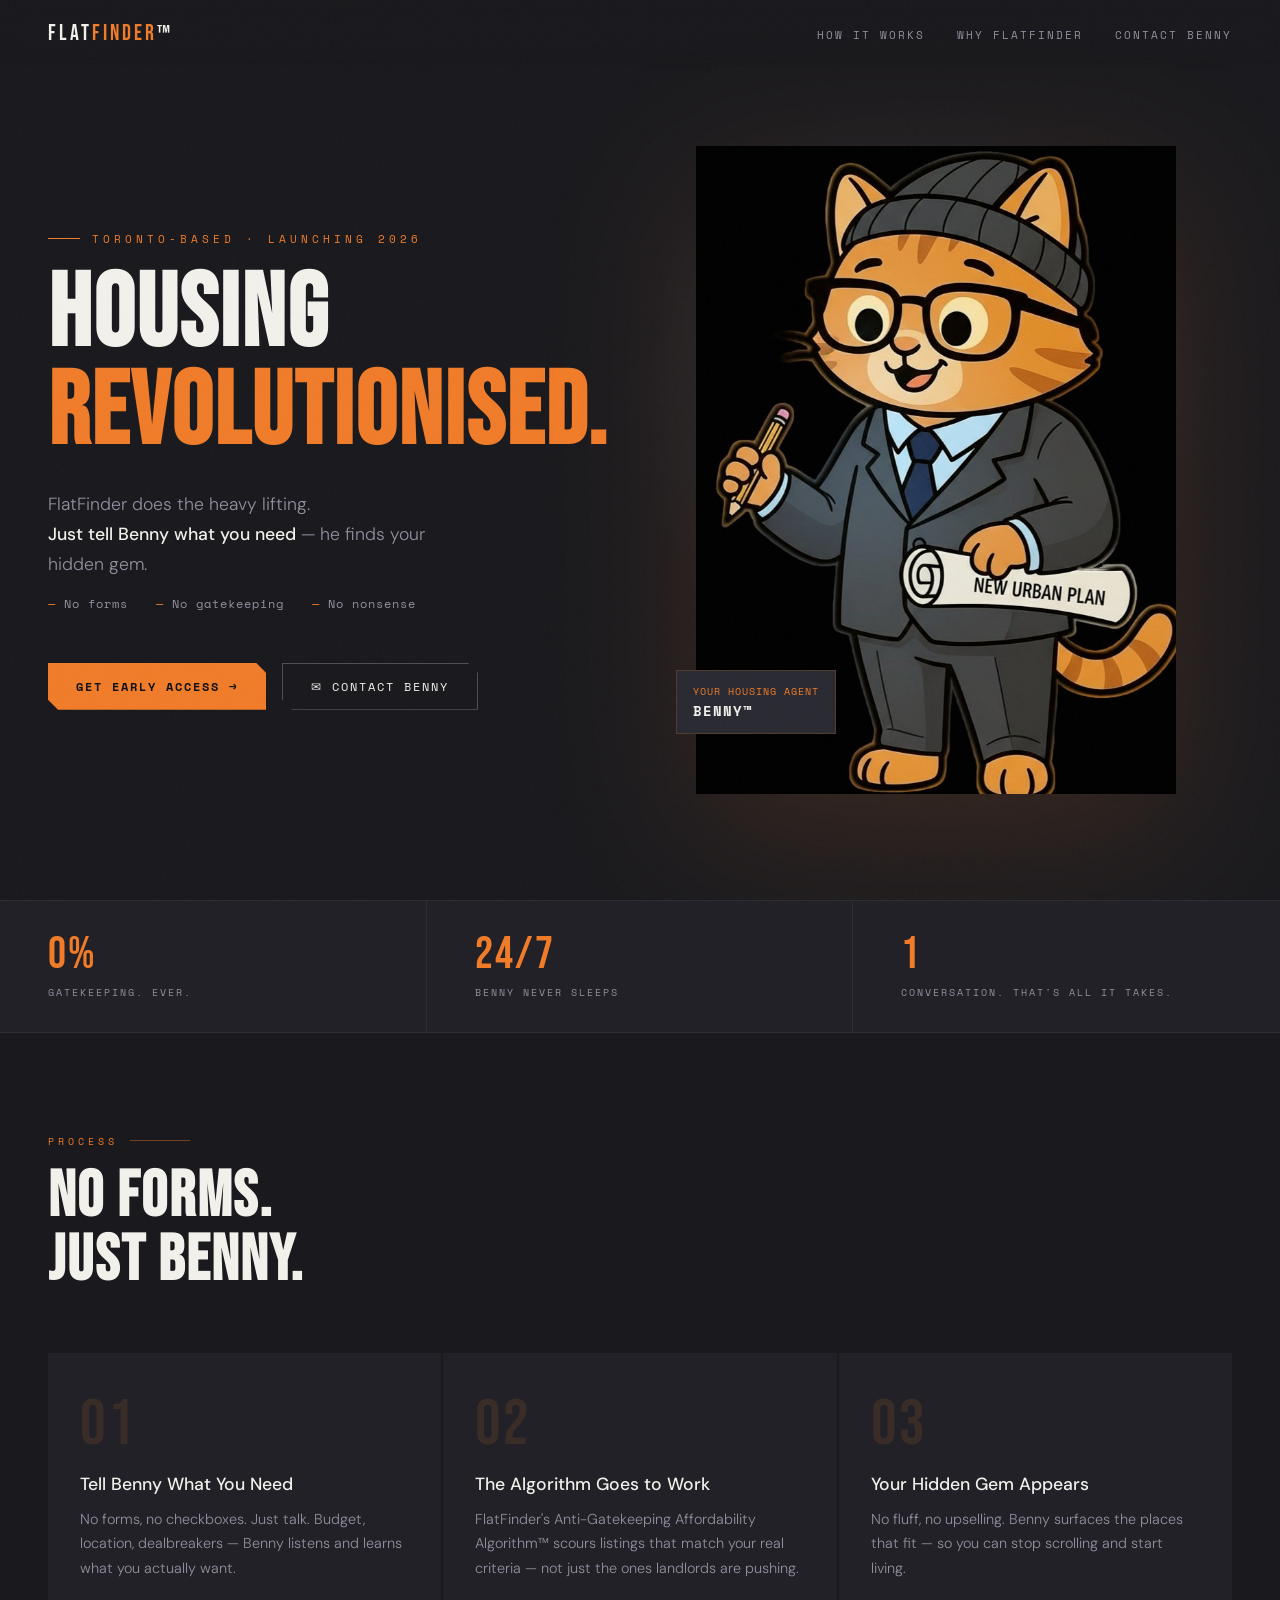
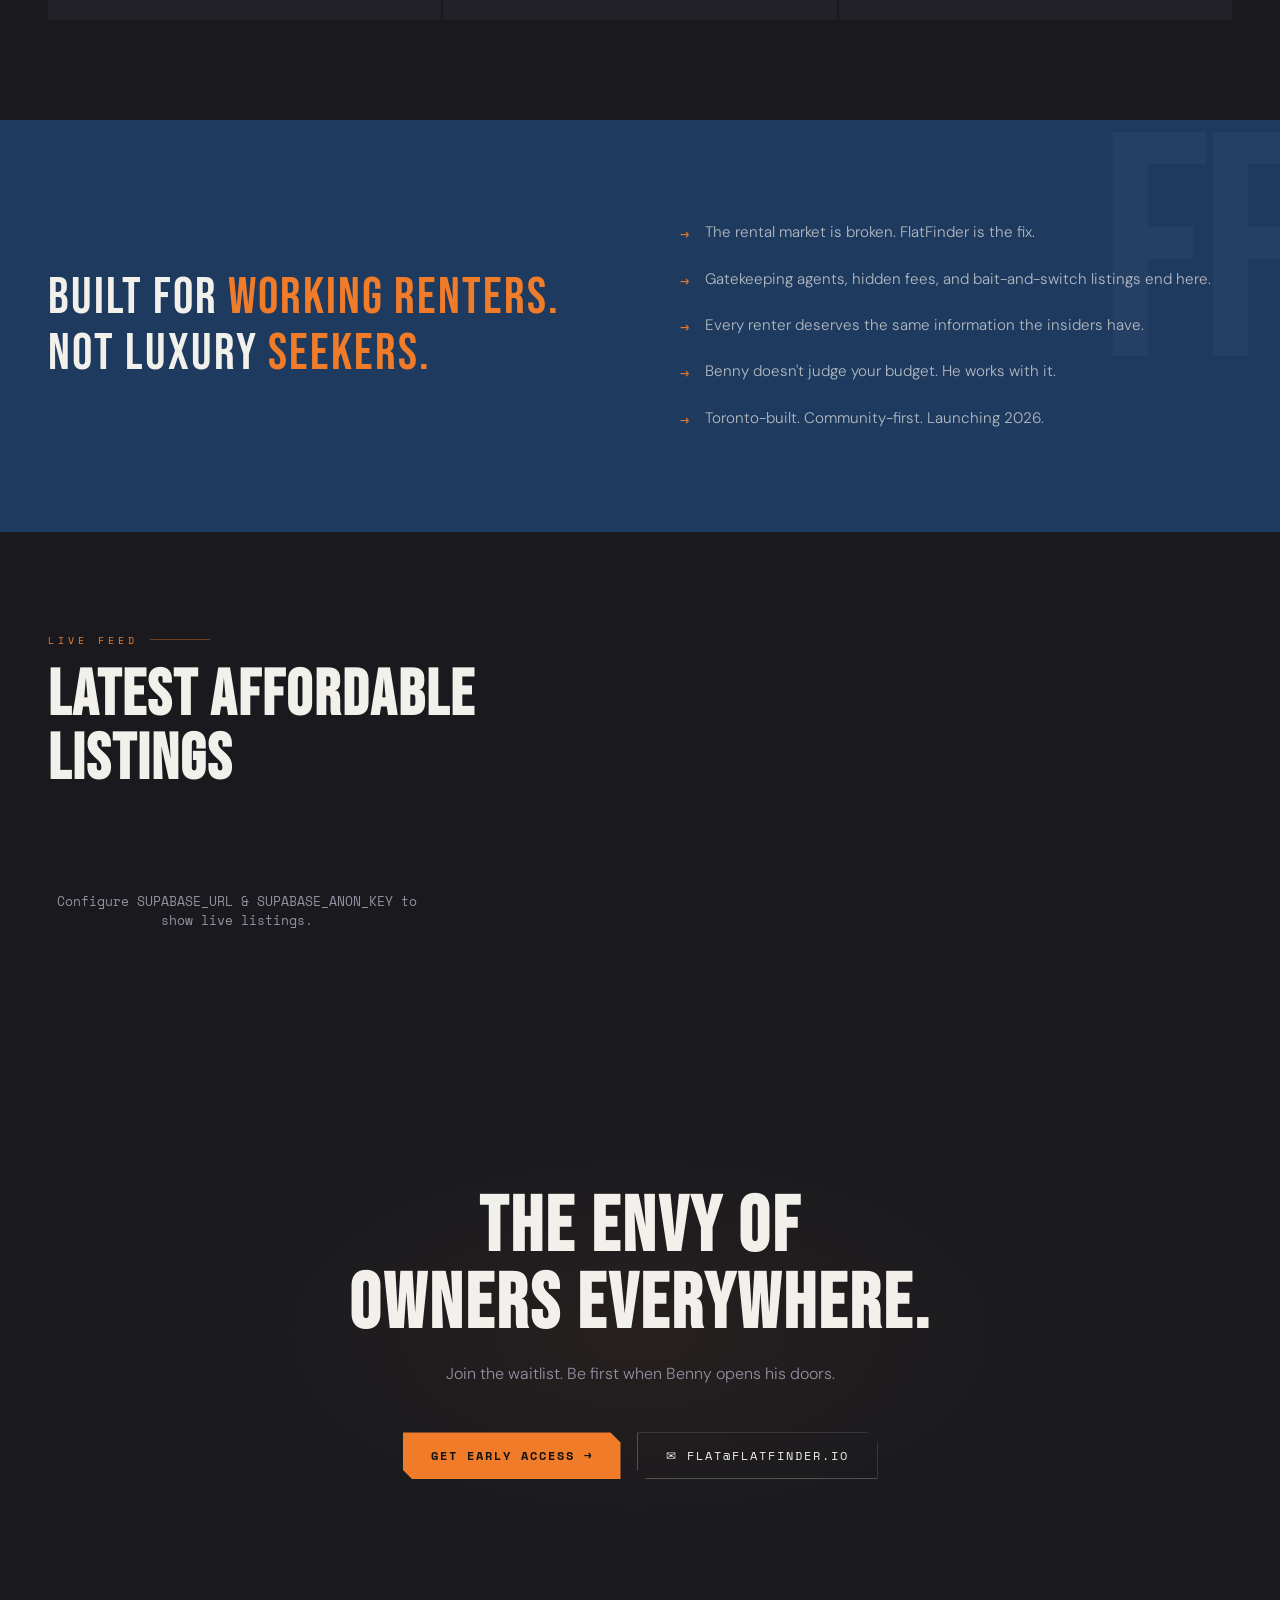
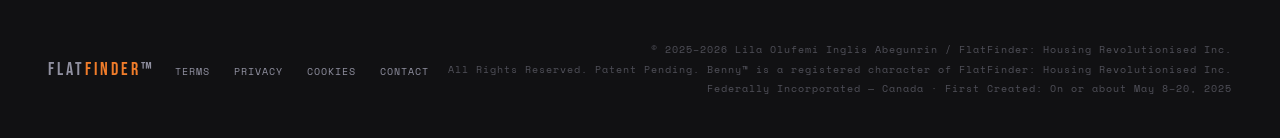
==== FlatFinder-Listings/index.html @ 6a6d74fd "Rename flatfinder-landing.html to index.html for Vercel deployment" ====
<!DOCTYPE html>
<html lang="en">
<head>
<meta charset="UTF-8">
<meta name="viewport" content="width=device-width, initial-scale=1.0">
<title>FlatFinder™: Housing Revolutionised</title>
<link rel="preconnect" href="https://fonts.googleapis.com">
<link href="https://fonts.googleapis.com/css2?family=Bebas+Neue&family=DM+Sans:ital,wght@0,300;0,400;0,500;1,300&family=Space+Mono:wght@400;700&display=swap" rel="stylesheet">
<style>
  :root {
    --bg: #1a1a1e;
    --bg2: #212127;
    --surface: #2a2a32;
    --orange: #f07c2a;
    --orange-dim: #c4621f;
    --navy: #1e3a5f;
    --navy-bright: #2a5298;
    --white: #f2f0eb;
    --grey: #9090a0;
    --border: rgba(240,124,42,0.2);
  }

  *, *::before, *::after { box-sizing: border-box; margin: 0; padding: 0; }

  html { scroll-behavior: smooth; }

  body {
    background: var(--bg);
    color: var(--white);
    font-family: 'DM Sans', sans-serif;
    font-weight: 300;
    overflow-x: hidden;
    cursor: default;
  }

  /* ── GRAIN OVERLAY ── */
  body::before {
    content: '';
    position: fixed;
    inset: 0;
    background-image: url("data:image/svg+xml,%3Csvg viewBox='0 0 256 256' xmlns='http://www.w3.org/2000/svg'%3E%3Cfilter id='noise'%3E%3CfeTurbulence type='fractalNoise' baseFrequency='0.9' numOctaves='4' stitchTiles='stitch'/%3E%3C/filter%3E%3Crect width='100%25' height='100%25' filter='url(%23noise)' opacity='0.04'/%3E%3C/svg%3E");
    pointer-events: none;
    z-index: 1000;
    opacity: 0.4;
  }

  /* ── NAV ── */
  nav {
    position: fixed;
    top: 0; left: 0; right: 0;
    z-index: 100;
    display: flex;
    align-items: center;
    justify-content: space-between;
    padding: 20px 48px;
    background: linear-gradient(to bottom, rgba(26,26,30,0.95) 0%, transparent 100%);
    backdrop-filter: blur(8px);
  }

  .nav-logo {
    font-family: 'Bebas Neue', sans-serif;
    font-size: 1.4rem;
    letter-spacing: 3px;
    color: var(--white);
    text-decoration: none;
  }

  .nav-logo span { color: var(--orange); }

  .nav-links {
    display: flex;
    gap: 32px;
    list-style: none;
  }

  .nav-links a {
    font-family: 'Space Mono', monospace;
    font-size: 0.7rem;
    letter-spacing: 2px;
    text-transform: uppercase;
    color: var(--grey);
    text-decoration: none;
    transition: color 0.2s;
  }

  .nav-links a:hover { color: var(--orange); }

  /* ── HERO ── */
  .hero {
    min-height: 100vh;
    display: grid;
    grid-template-columns: 1fr 1fr;
    align-items: center;
    padding: 120px 48px 80px;
    position: relative;
    overflow: hidden;
  }

  /* background radial glow */
  .hero::after {
    content: '';
    position: absolute;
    top: 10%;
    right: 5%;
    width: 600px;
    height: 600px;
    background: radial-gradient(ellipse, rgba(30,58,95,0.4) 0%, transparent 70%);
    pointer-events: none;
  }

  .hero-text {
    position: relative;
    z-index: 2;
    animation: fadeUp 0.9s ease both;
  }

  .eyebrow {
    font-family: 'Space Mono', monospace;
    font-size: 0.7rem;
    letter-spacing: 4px;
    text-transform: uppercase;
    color: var(--orange);
    margin-bottom: 20px;
    display: flex;
    align-items: center;
    gap: 12px;
  }

  .eyebrow::before {
    content: '';
    display: block;
    width: 32px;
    height: 1px;
    background: var(--orange);
  }

  h1 {
    font-family: 'Bebas Neue', sans-serif;
    font-size: clamp(4rem, 8vw, 7rem);
    line-height: 0.95;
    letter-spacing: 2px;
    color: var(--white);
    margin-bottom: 8px;
  }

  h1 .highlight {
    color: var(--orange);
    display: block;
  }

  .tagline {
    font-size: 1.1rem;
    font-weight: 300;
    color: var(--grey);
    line-height: 1.7;
    margin: 28px 0 12px;
    max-width: 420px;
  }

  .tagline strong {
    color: var(--white);
    font-weight: 500;
  }

  .sub-tagline {
    font-family: 'Space Mono', monospace;
    font-size: 0.72rem;
    color: var(--grey);
    letter-spacing: 1px;
    line-height: 2;
    margin-bottom: 48px;
  }

  .sub-tagline span {
    display: inline-block;
    margin-right: 20px;
  }

  .sub-tagline span::before {
    content: '— ';
    color: var(--orange);
  }

  /* ── BUTTONS ── */
  .btn-group {
    display: flex;
    gap: 16px;
    flex-wrap: wrap;
    animation: fadeUp 0.9s 0.2s ease both;
  }

  .btn-primary {
    display: inline-flex;
    align-items: center;
    gap: 10px;
    padding: 14px 28px;
    background: var(--orange);
    color: #111;
    font-family: 'Space Mono', monospace;
    font-size: 0.75rem;
    font-weight: 700;
    letter-spacing: 2px;
    text-transform: uppercase;
    text-decoration: none;
    border: none;
    cursor: pointer;
    transition: all 0.2s;
    clip-path: polygon(0 0, calc(100% - 10px) 0, 100% 10px, 100% 100%, 10px 100%, 0 calc(100% - 10px));
  }

  .btn-primary:hover {
    background: #fff;
    transform: translateY(-2px);
  }

  .btn-secondary {
    display: inline-flex;
    align-items: center;
    gap: 10px;
    padding: 14px 28px;
    background: transparent;
    color: var(--white);
    font-family: 'Space Mono', monospace;
    font-size: 0.75rem;
    letter-spacing: 2px;
    text-transform: uppercase;
    text-decoration: none;
    border: 1px solid rgba(242,240,235,0.25);
    cursor: pointer;
    transition: all 0.2s;
    clip-path: polygon(0 0, calc(100% - 10px) 0, 100% 10px, 100% 100%, 10px 100%, 0 calc(100% - 10px));
  }

  .btn-secondary:hover {
    border-color: var(--orange);
    color: var(--orange);
    transform: translateY(-2px);
  }

  /* ── BENNY ── */
  .hero-visual {
    position: relative;
    z-index: 2;
    display: flex;
    justify-content: center;
    align-items: flex-end;
    animation: fadeIn 1.2s 0.1s ease both;
  }

  .benny-wrap {
    position: relative;
    width: 100%;
    max-width: 480px;
  }

  .benny-wrap img {
    width: 100%;
    height: auto;
    display: block;
    filter: drop-shadow(0 40px 80px rgba(240,124,42,0.15));
    animation: float 6s ease-in-out infinite;
  }

  .benny-badge {
    position: absolute;
    bottom: 60px;
    left: -20px;
    background: var(--surface);
    border: 1px solid var(--border);
    padding: 12px 16px;
    font-family: 'Space Mono', monospace;
    font-size: 0.65rem;
    letter-spacing: 1px;
    color: var(--orange);
    text-transform: uppercase;
    animation: fadeUp 1s 0.4s ease both;
  }

  .benny-badge strong {
    display: block;
    font-size: 0.85rem;
    color: var(--white);
    margin-top: 2px;
  }

  /* ── STATS BAR ── */
  .stats-bar {
    border-top: 1px solid rgba(255,255,255,0.06);
    border-bottom: 1px solid rgba(255,255,255,0.06);
    background: var(--bg2);
    display: grid;
    grid-template-columns: repeat(3, 1fr);
    overflow: hidden;
  }

  .stat {
    padding: 32px 48px;
    border-right: 1px solid rgba(255,255,255,0.06);
    animation: fadeUp 0.8s ease both;
  }

  .stat:last-child { border-right: none; }

  .stat-number {
    font-family: 'Bebas Neue', sans-serif;
    font-size: 2.8rem;
    color: var(--orange);
    line-height: 1;
    letter-spacing: 2px;
  }

  .stat-label {
    font-family: 'Space Mono', monospace;
    font-size: 0.65rem;
    letter-spacing: 2px;
    text-transform: uppercase;
    color: var(--grey);
    margin-top: 6px;
  }

  /* ── HOW IT WORKS ── */
  .section {
    padding: 100px 48px;
  }

  .section-label {
    font-family: 'Space Mono', monospace;
    font-size: 0.65rem;
    letter-spacing: 4px;
    text-transform: uppercase;
    color: var(--orange);
    margin-bottom: 16px;
    display: flex;
    align-items: center;
    gap: 12px;
  }

  .section-label::after {
    content: '';
    flex: 1;
    max-width: 60px;
    height: 1px;
    background: var(--orange);
    opacity: 0.4;
  }

  .section-title {
    font-family: 'Bebas Neue', sans-serif;
    font-size: clamp(2.5rem, 5vw, 4rem);
    letter-spacing: 2px;
    line-height: 1;
    margin-bottom: 60px;
    max-width: 600px;
  }

  .steps {
    display: grid;
    grid-template-columns: repeat(3, 1fr);
    gap: 2px;
  }

  .step {
    background: var(--bg2);
    padding: 40px 32px;
    position: relative;
    overflow: hidden;
    transition: background 0.3s;
  }

  .step:hover { background: var(--surface); }

  .step::before {
    content: '';
    position: absolute;
    top: 0; left: 0; right: 0;
    height: 2px;
    background: var(--orange);
    transform: scaleX(0);
    transform-origin: left;
    transition: transform 0.4s ease;
  }

  .step:hover::before { transform: scaleX(1); }

  .step-num {
    font-family: 'Bebas Neue', sans-serif;
    font-size: 4rem;
    color: rgba(240,124,42,0.12);
    line-height: 1;
    margin-bottom: 16px;
    letter-spacing: 2px;
  }

  .step h3 {
    font-family: 'DM Sans', sans-serif;
    font-size: 1.1rem;
    font-weight: 500;
    margin-bottom: 12px;
    color: var(--white);
  }

  .step p {
    font-size: 0.9rem;
    color: var(--grey);
    line-height: 1.7;
  }

  /* ── MANIFESTO ── */
  .manifesto {
    background: var(--navy);
    padding: 100px 48px;
    position: relative;
    overflow: hidden;
  }

  .manifesto::before {
    content: 'FF';
    position: absolute;
    right: -20px;
    top: -20px;
    font-family: 'Bebas Neue', sans-serif;
    font-size: 20rem;
    color: rgba(255,255,255,0.03);
    letter-spacing: -10px;
    line-height: 1;
    pointer-events: none;
  }

  .manifesto-grid {
    display: grid;
    grid-template-columns: 1fr 1fr;
    gap: 80px;
    align-items: center;
    position: relative;
    z-index: 2;
  }

  .manifesto blockquote {
    font-family: 'Bebas Neue', sans-serif;
    font-size: clamp(2rem, 4vw, 3.2rem);
    line-height: 1.1;
    letter-spacing: 2px;
    color: var(--white);
  }

  .manifesto blockquote em {
    color: var(--orange);
    font-style: normal;
  }

  .manifesto-points {
    list-style: none;
    display: flex;
    flex-direction: column;
    gap: 20px;
  }

  .manifesto-points li {
    display: flex;
    gap: 16px;
    align-items: flex-start;
    font-size: 0.95rem;
    color: rgba(242,240,235,0.7);
    line-height: 1.6;
  }

  .manifesto-points li::before {
    content: '→';
    color: var(--orange);
    flex-shrink: 0;
    font-family: 'Space Mono', monospace;
    margin-top: 2px;
  }

  /* ── CTA SECTION ── */
  .cta-section {
    padding: 120px 48px;
    text-align: center;
    position: relative;
    overflow: hidden;
  }

  .cta-section::before {
    content: '';
    position: absolute;
    top: 50%;
    left: 50%;
    transform: translate(-50%, -50%);
    width: 800px;
    height: 400px;
    background: radial-gradient(ellipse, rgba(240,124,42,0.06) 0%, transparent 70%);
    pointer-events: none;
  }

  .cta-section h2 {
    font-family: 'Bebas Neue', sans-serif;
    font-size: clamp(3rem, 6vw, 5.5rem);
    letter-spacing: 3px;
    line-height: 1;
    margin-bottom: 20px;
    position: relative;
    z-index: 2;
  }

  .cta-section p {
    color: var(--grey);
    font-size: 1rem;
    margin-bottom: 48px;
    position: relative;
    z-index: 2;
  }

  .cta-section .btn-group {
    justify-content: center;
    position: relative;
    z-index: 2;
  }

  /* ── FOOTER ── */
  footer {
    background: #111113;
    border-top: 1px solid rgba(255,255,255,0.05);
    padding: 40px 48px;
    display: flex;
    align-items: center;
    justify-content: space-between;
    flex-wrap: wrap;
    gap: 16px;
  }

  .footer-logo {
    font-family: 'Bebas Neue', sans-serif;
    font-size: 1.1rem;
    letter-spacing: 3px;
    color: var(--grey);
  }

  .footer-logo span { color: var(--orange); }

  .footer-legal {
    font-family: 'Space Mono', monospace;
    font-size: 0.6rem;
    color: rgba(144,144,160,0.5);
    letter-spacing: 1px;
    text-align: right;
    line-height: 2;
  }

  .footer-links {
    display: flex;
    gap: 24px;
    list-style: none;
  }

  .footer-links a {
    font-family: 'Space Mono', monospace;
    font-size: 0.62rem;
    letter-spacing: 1px;
    color: var(--grey);
    text-decoration: none;
    text-transform: uppercase;
    transition: color 0.2s;
  }

  .footer-links a:hover { color: var(--orange); }

  /* ── ANIMATIONS ── */
  @keyframes fadeUp {
    from { opacity: 0; transform: translateY(24px); }
    to { opacity: 1; transform: translateY(0); }
  }

  @keyframes fadeIn {
    from { opacity: 0; }
    to { opacity: 1; }
  }

  @keyframes float {
    0%, 100% { transform: translateY(0px); }
    50% { transform: translateY(-16px); }
  }

  /* ── RESPONSIVE ── */
  @media (max-width: 860px) {
    nav { padding: 16px 24px; }
    .nav-links { display: none; }
    .hero { grid-template-columns: 1fr; padding: 100px 24px 60px; }
    .hero-visual { margin-top: 40px; }
    .benny-wrap { max-width: 280px; margin: 0 auto; }
    .stats-bar { grid-template-columns: 1fr; }
    .stat { border-right: none; border-bottom: 1px solid rgba(255,255,255,0.06); padding: 24px; }
    .section { padding: 60px 24px; }
    .steps { grid-template-columns: 1fr; gap: 2px; }
    .manifesto { padding: 60px 24px; }
    .manifesto-grid { grid-template-columns: 1fr; gap: 40px; }
    .cta-section { padding: 80px 24px; }
    footer { padding: 32px 24px; flex-direction: column; align-items: flex-start; }
    .footer-legal { text-align: left; }
  }

  /* ── LIVE LISTINGS GRID ── */
  .listings-grid {
    display: grid;
    grid-template-columns: repeat(auto-fill, minmax(320px, 1fr));
    gap: 24px;
    margin-top: 40px;
  }
  .listing-card {
    background: var(--bg2);
    border: 1px solid rgba(255,255,255,0.06);
    padding: 24px;
    transition: transform 0.2s ease, border-color 0.2s ease;
    display: flex;
    flex-direction: column;
  }
  .listing-card:hover {
    transform: translateY(-4px);
    border-color: var(--orange);
  }
  .listing-price {
    font-family: 'Bebas Neue', sans-serif;
    font-size: 2rem;
    color: var(--orange);
    letter-spacing: 2px;
    line-height: 1;
  }
  .listing-title {
    font-family: 'DM Sans', sans-serif;
    font-size: 1rem;
    font-weight: 500;
    margin: 12px 0 8px;
    color: var(--white);
    line-height: 1.3;
  }
  .listing-meta {
    font-family: 'Space Mono', monospace;
    font-size: 0.7rem;
    color: var(--grey);
    letter-spacing: 1px;
    line-height: 1.8;
  }
  .listing-badges {
    display: flex;
    gap: 8px;
    flex-wrap: wrap;
    margin-top: 12px;
  }
  .listing-badge {
    font-family: 'Space Mono', monospace;
    font-size: 0.6rem;
    letter-spacing: 1px;
    text-transform: uppercase;
    padding: 4px 8px;
    border: 1px solid var(--border);
    color: var(--orange);
  }
  .listing-link {
    display: inline-block;
    margin-top: auto;
    padding-top: 16px;
    font-family: 'Space Mono', monospace;
    font-size: 0.7rem;
    letter-spacing: 2px;
    text-transform: uppercase;
    color: var(--orange);
    text-decoration: none;
  }
  .listing-link:hover { text-decoration: underline; }
  .listings-status {
    font-family: 'Space Mono', monospace;
    font-size: 0.8rem;
    color: var(--grey);
    text-align: center;
    padding: 40px 0;
  }
</style>
</head>
<body>

<nav>
  <a href="#" class="nav-logo">Flat<span>Finder</span>™</a>
  <ul class="nav-links">
    <li><a href="#how">How It Works</a></li>
    <li><a href="#manifesto">Why FlatFinder</a></li>
    <li><a href="mailto:flat@flatfinder.io">Contact Benny</a></li>
  </ul>
</nav>

<!-- HERO -->
<section class="hero">
  <div class="hero-text">
    <div class="eyebrow">Toronto-based · Launching 2026</div>
    <h1>
      Housing
      <span class="highlight">Revolutionised.</span>
    </h1>
    <p class="tagline">
      FlatFinder does the heavy lifting.<br>
      <strong>Just tell Benny what you need</strong> — he finds your hidden gem.
    </p>
    <p class="sub-tagline">
      <span>No forms</span>
      <span>No gatekeeping</span>
      <span>No nonsense</span>
    </p>
    <div class="btn-group">
      <a href="beta-signup.html" class="btn-primary">Get Early Access →</a>
      <a href="mailto:flat@flatfinder.io" class="btn-secondary">✉ Contact Benny</a>
    </div>
  </div>

  <div class="hero-visual">
    <div class="benny-wrap">
      <img src="[data-uri]" alt="Benny — FlatFinder Mascot™" id="benny-img">
      <div class="benny-badge">
        Your housing agent
        <strong>Benny™</strong>
      </div>
    </div>
  </div>
</section>

<!-- STATS -->
<div class="stats-bar">
  <div class="stat">
    <div class="stat-number">0%</div>
    <div class="stat-label">Gatekeeping. Ever.</div>
  </div>
  <div class="stat">
    <div class="stat-number">24/7</div>
    <div class="stat-label">Benny Never Sleeps</div>
  </div>
  <div class="stat">
    <div class="stat-number">1</div>
    <div class="stat-label">Conversation. That's All It Takes.</div>
  </div>
</div>

<!-- HOW IT WORKS -->
<section class="section" id="how">
  <div class="section-label">Process</div>
  <h2 class="section-title">No Forms.<br>Just Benny.</h2>
  <div class="steps">
    <div class="step">
      <div class="step-num">01</div>
      <h3>Tell Benny What You Need</h3>
      <p>No forms, no checkboxes. Just talk. Budget, location, dealbreakers — Benny listens and learns what you actually want.</p>
    </div>
    <div class="step">
      <div class="step-num">02</div>
      <h3>The Algorithm Goes to Work</h3>
      <p>FlatFinder's Anti-Gatekeeping Affordability Algorithm™ scours listings that match your real criteria — not just the ones landlords are pushing.</p>
    </div>
    <div class="step">
      <div class="step-num">03</div>
      <h3>Your Hidden Gem Appears</h3>
      <p>No fluff, no upselling. Benny surfaces the places that fit — so you can stop scrolling and start living.</p>
    </div>
  </div>
</section>

<!-- MANIFESTO -->
<div class="manifesto" id="manifesto">
  <div class="manifesto-grid">
    <blockquote>
      Built for <em>working renters.</em><br>
      Not luxury <em>seekers.</em>
    </blockquote>
    <ul class="manifesto-points">
      <li>The rental market is broken. FlatFinder is the fix.</li>
      <li>Gatekeeping agents, hidden fees, and bait-and-switch listings end here.</li>
      <li>Every renter deserves the same information the insiders have.</li>
      <li>Benny doesn't judge your budget. He works with it.</li>
      <li>Toronto-built. Community-first. Launching 2026.</li>
    </ul>
  </div>
</div>

<!-- LIVE LISTINGS -->
<section class="section" id="listings">
  <div class="section-label">Live Feed</div>
  <h2 class="section-title">Latest Affordable Listings</h2>
  <div id="listings-grid" class="listings-grid">
    <div class="listings-status">Loading Benny's latest picks...</div>
  </div>
</section>

<!-- CTA -->
<section class="cta-section">
  <h2>The Envy of<br>Owners Everywhere.</h2>
  <p>Join the waitlist. Be first when Benny opens his doors.</p>
  <div class="btn-group">
    <a href="beta-signup.html" class="btn-primary">Get Early Access →</a>
    <a href="mailto:flat@flatfinder.io" class="btn-secondary">✉ flat@flatfinder.io</a>
  </div>
</section>

<!-- FOOTER -->
<footer>
  <div class="footer-logo">Flat<span>Finder</span>™</div>
  <ul class="footer-links">
    <li><a href="#">Terms</a></li>
    <li><a href="#">Privacy</a></li>
    <li><a href="#">Cookies</a></li>
    <li><a href="mailto:flat@flatfinder.io">Contact</a></li>
  </ul>
  <div class="footer-legal">
    © 2025–2026 Lila Olufemi Inglis Abegunrin / FlatFinder: Housing Revolutionised Inc.<br>
    All Rights Reserved. Patent Pending. Benny™ is a registered character of FlatFinder: Housing Revolutionised Inc.<br>
    Federally Incorporated — Canada · First Created: On or about May 8–20, 2025
  </div>
</footer>

<script>
  // ── LIVE LISTINGS FROM SUPABASE ───────────────────────────────────────────
  // Replace these two values with your Supabase project URL and anon key.
  // The anon key is safe to expose — Row Level Security restricts it to
  // read-only access on the `listings` table.
  const SUPABASE_URL = window.SUPABASE_URL || 'REPLACE_WITH_YOUR_SUPABASE_URL';
  const SUPABASE_ANON_KEY = window.SUPABASE_ANON_KEY || 'REPLACE_WITH_YOUR_SUPABASE_ANON_KEY';

  function escapeHtml(str) {
    if (str == null) return '';
    return String(str).replace(/[&<>"']/g, function (c) {
      return { '&': '&amp;', '<': '&lt;', '>': '&gt;', '"': '&quot;', "'": '&#39;' }[c];
    });
  }

  function renderListings(listings) {
    const grid = document.getElementById('listings-grid');
    if (!grid) return;

    if (!Array.isArray(listings) || listings.length === 0) {
      grid.innerHTML = '<div class="listings-status">No listings available yet. Check back soon!</div>';
      return;
    }

    grid.innerHTML = listings.map(function (l) {
      const price = l.price ? '$' + Number(l.price).toLocaleString() + '/mo' : 'Price TBD';
      const badges = [];
      if (l.utilities === 'Yes') badges.push('Utilities Included');
      if (l.pets === 'Yes') badges.push('Pet Friendly');
      if (l.ttc_access === 'Subway') badges.push('Subway Access');

      return (
        '<div class="listing-card">' +
          '<div class="listing-price">' + escapeHtml(price) + '</div>' +
          '<div class="listing-title">' + escapeHtml(l.title || 'Untitled Listing') + '</div>' +
          '<div class="listing-meta">' +
            escapeHtml(l.bedrooms || 'Beds ?') + ' · ' +
            escapeHtml(l.neighbourhood || 'Toronto') + ' · ' +
            escapeHtml(l.source || '') +
          '</div>' +
          (badges.length
            ? '<div class="listing-badges">' +
                badges.map(function (b) { return '<span class="listing-badge">' + escapeHtml(b) + '</span>'; }).join('') +
              '</div>'
            : '') +
          (l.url
            ? '<a href="' + escapeHtml(l.url) + '" target="_blank" rel="noopener" class="listing-link">View Listing →</a>'
            : '') +
        '</div>'
      );
    }).join('');
  }

  async function loadListings() {
    const grid = document.getElementById('listings-grid');
    if (!grid) return;

    if (!SUPABASE_URL || SUPABASE_URL.indexOf('REPLACE_WITH') === 0) {
      grid.innerHTML = '<div class="listings-status">Configure SUPABASE_URL &amp; SUPABASE_ANON_KEY to show live listings.</div>';
      return;
    }

    try {
      const response = await fetch(
        SUPABASE_URL + '/rest/v1/listings?select=*&order=date_scraped.desc,price.asc&limit=12',
        {
          headers: {
            apikey: SUPABASE_ANON_KEY,
            Authorization: 'Bearer ' + SUPABASE_ANON_KEY
          }
        }
      );

      if (!response.ok) {
        throw new Error('HTTP ' + response.status);
      }

      const listings = await response.json();
      renderListings(listings);
    } catch (err) {
      console.error('Failed to load listings:', err);
      grid.innerHTML = '<div class="listings-status">Unable to load listings right now. Please try again later.</div>';
    }
  }

  loadListings();

  // Inject Benny image
  const img = document.getElementById('benny-img');
  img.src = '[data-uri]';
</script>
</body>
</html>
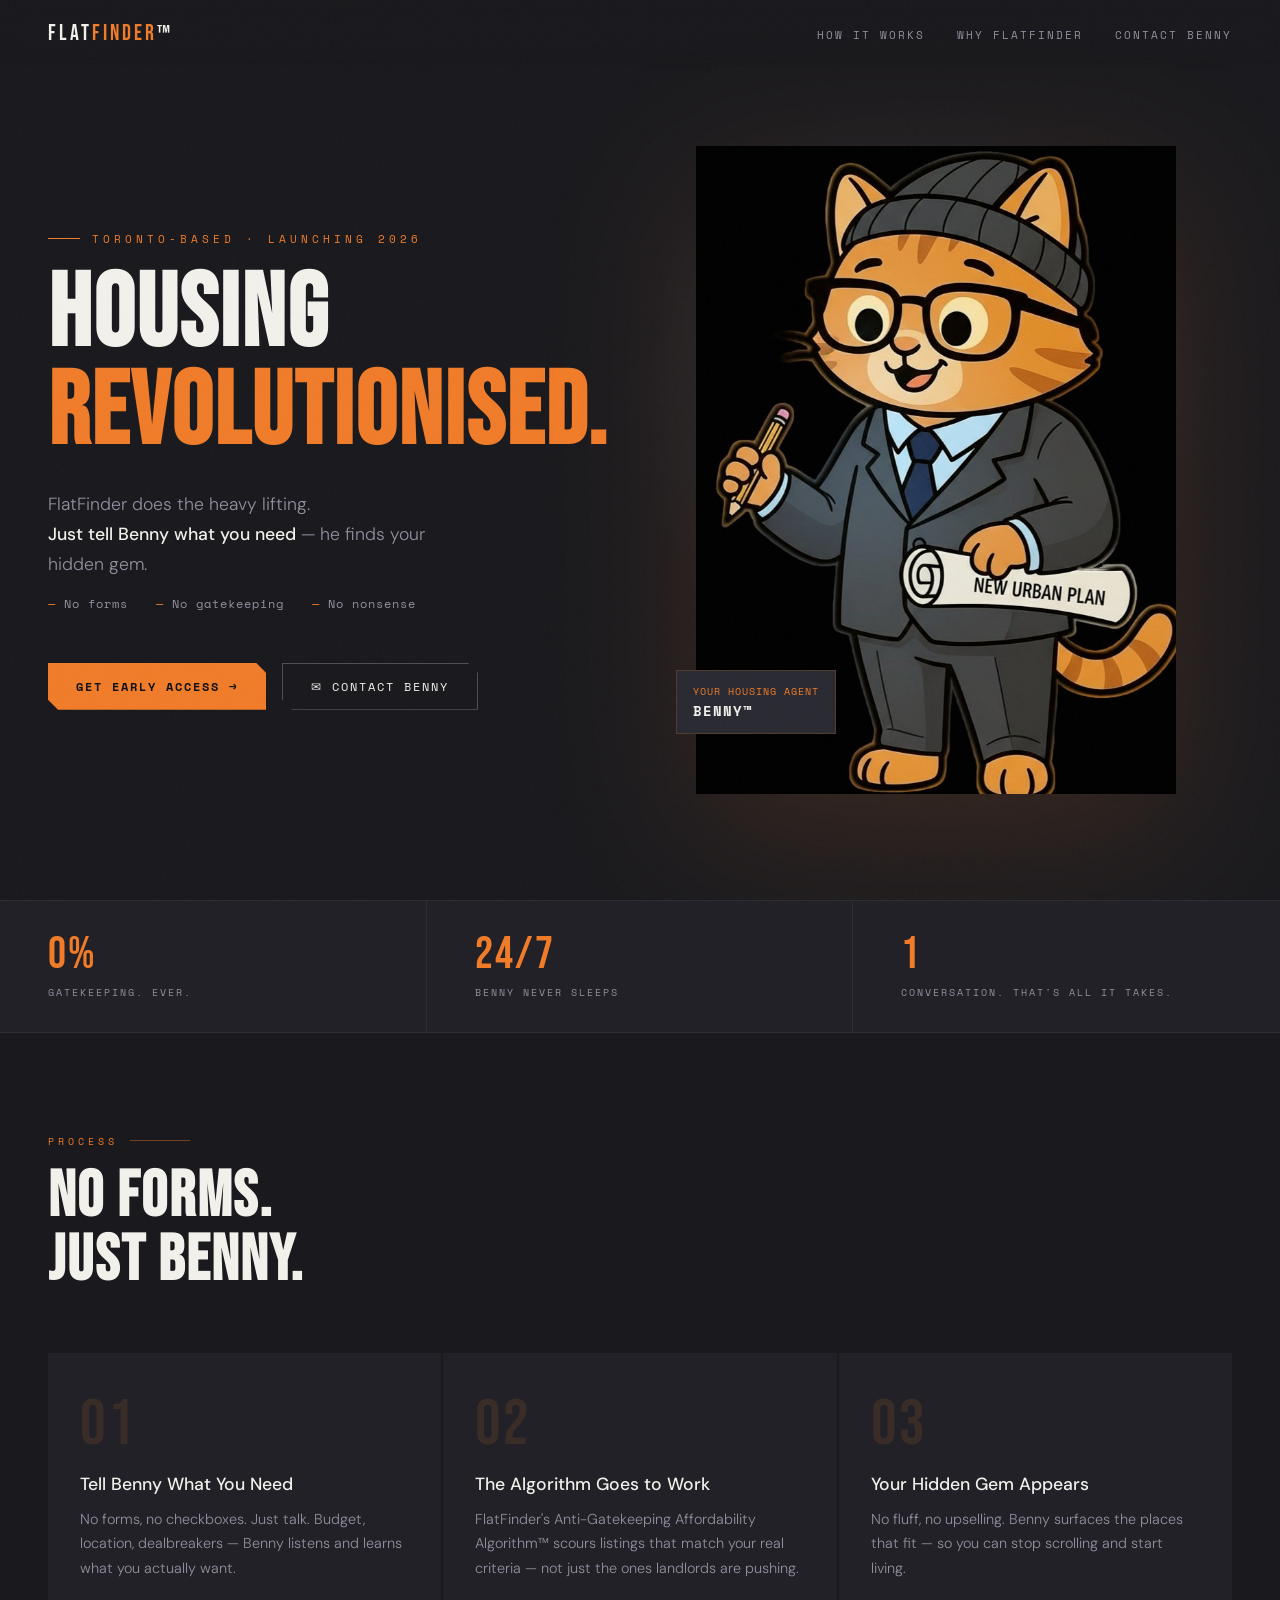
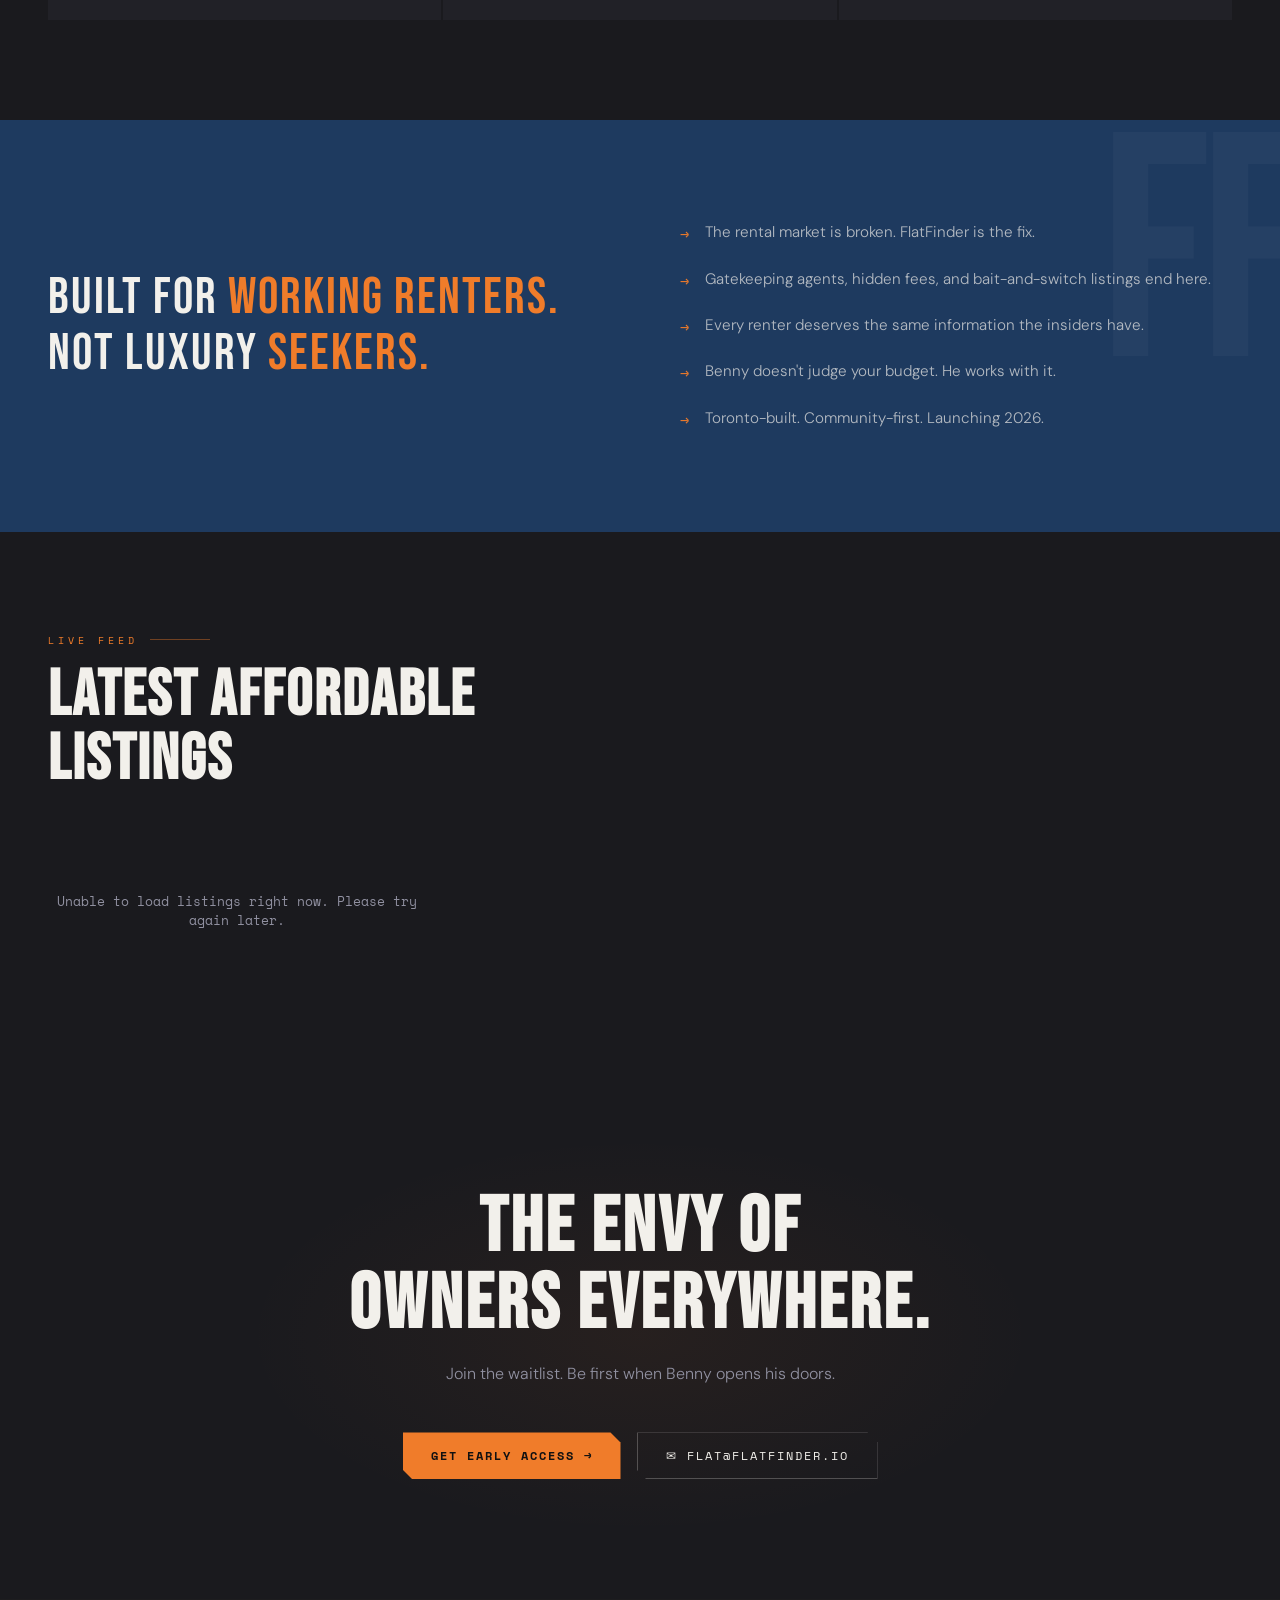
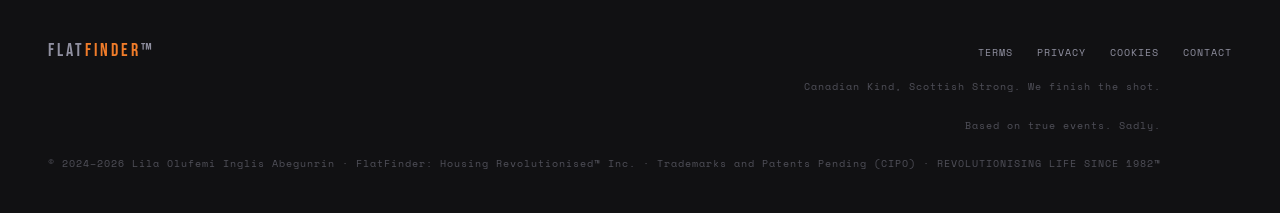
==== commit 5467ecc2: "Fix links, Supabase DB, and replace waitlist form with new design" ====
--- a/FlatFinder-Listings/index.html
+++ b/FlatFinder-Listings/index.html
@@ -678,7 +678,7 @@
 <body>
 
 <nav>
-  <a href="#" class="nav-logo">Flat<span>Finder</span>™</a>
+  <a href="/" class="nav-logo">Flat<span>Finder</span>™</a>
   <ul class="nav-links">
     <li><a href="#how">How It Works</a></li>
     <li><a href="#manifesto">Why FlatFinder</a></li>
@@ -799,15 +799,15 @@
 <footer>
   <div class="footer-logo">Flat<span>Finder</span>™</div>
   <ul class="footer-links">
-    <li><a href="#">Terms</a></li>
-    <li><a href="#">Privacy</a></li>
-    <li><a href="#">Cookies</a></li>
+    <li><a href="/terms">Terms</a></li>
+    <li><a href="/privacy">Privacy</a></li>
+    <li><a href="/cookies">Cookies</a></li>
     <li><a href="mailto:flat@flatfinder.io">Contact</a></li>
   </ul>
   <div class="footer-legal">
-    © 2025–2026 Lila Olufemi Inglis Abegunrin / FlatFinder: Housing Revolutionised Inc.<br>
-    All Rights Reserved. Patent Pending. Benny™ is a registered character of FlatFinder: Housing Revolutionised Inc.<br>
-    Federally Incorporated — Canada · First Created: On or about May 8–20, 2025
+    Canadian Kind, Scottish Strong. We finish the shot.<br><br>
+    Based on true events. Sadly.<br><br>
+    © 2024–2026 Lila Olufemi Inglis Abegunrin · FlatFinder: Housing Revolutionised™ Inc. · Trademarks and Patents Pending (CIPO) · REVOLUTIONISING LIFE SINCE 1982™
   </div>
 </footer>
 
@@ -816,8 +816,8 @@
   // Replace these two values with your Supabase project URL and anon key.
   // The anon key is safe to expose — Row Level Security restricts it to
   // read-only access on the `listings` table.
-  const SUPABASE_URL = window.SUPABASE_URL || 'REPLACE_WITH_YOUR_SUPABASE_URL';
-  const SUPABASE_ANON_KEY = window.SUPABASE_ANON_KEY || 'REPLACE_WITH_YOUR_SUPABASE_ANON_KEY';
+  const SUPABASE_URL = 'https://ygdmttxegqiqzdiumaif.supabase.co';
+  const SUPABASE_ANON_KEY = 'eyJhbGciOiJIUzI1NiIsInR5cCI6IkpXVCJ9.eyJpc3MiOiJzdXBhYmFzZSIsInJlZiI6InlnZG10dHhlZ3FpcXpkaXVtYWlmIiwicm9sZSI6ImFub24iLCJpYXQiOjE3NzE2MDczNTksImV4cCI6MjA4NzE4MzM1OX0.Rj09RopXbaKPg_ppJTZ0O5yn56ohstpbu8fKipcCIIU';
 
   function escapeHtml(str) {
     if (str == null) return '';
